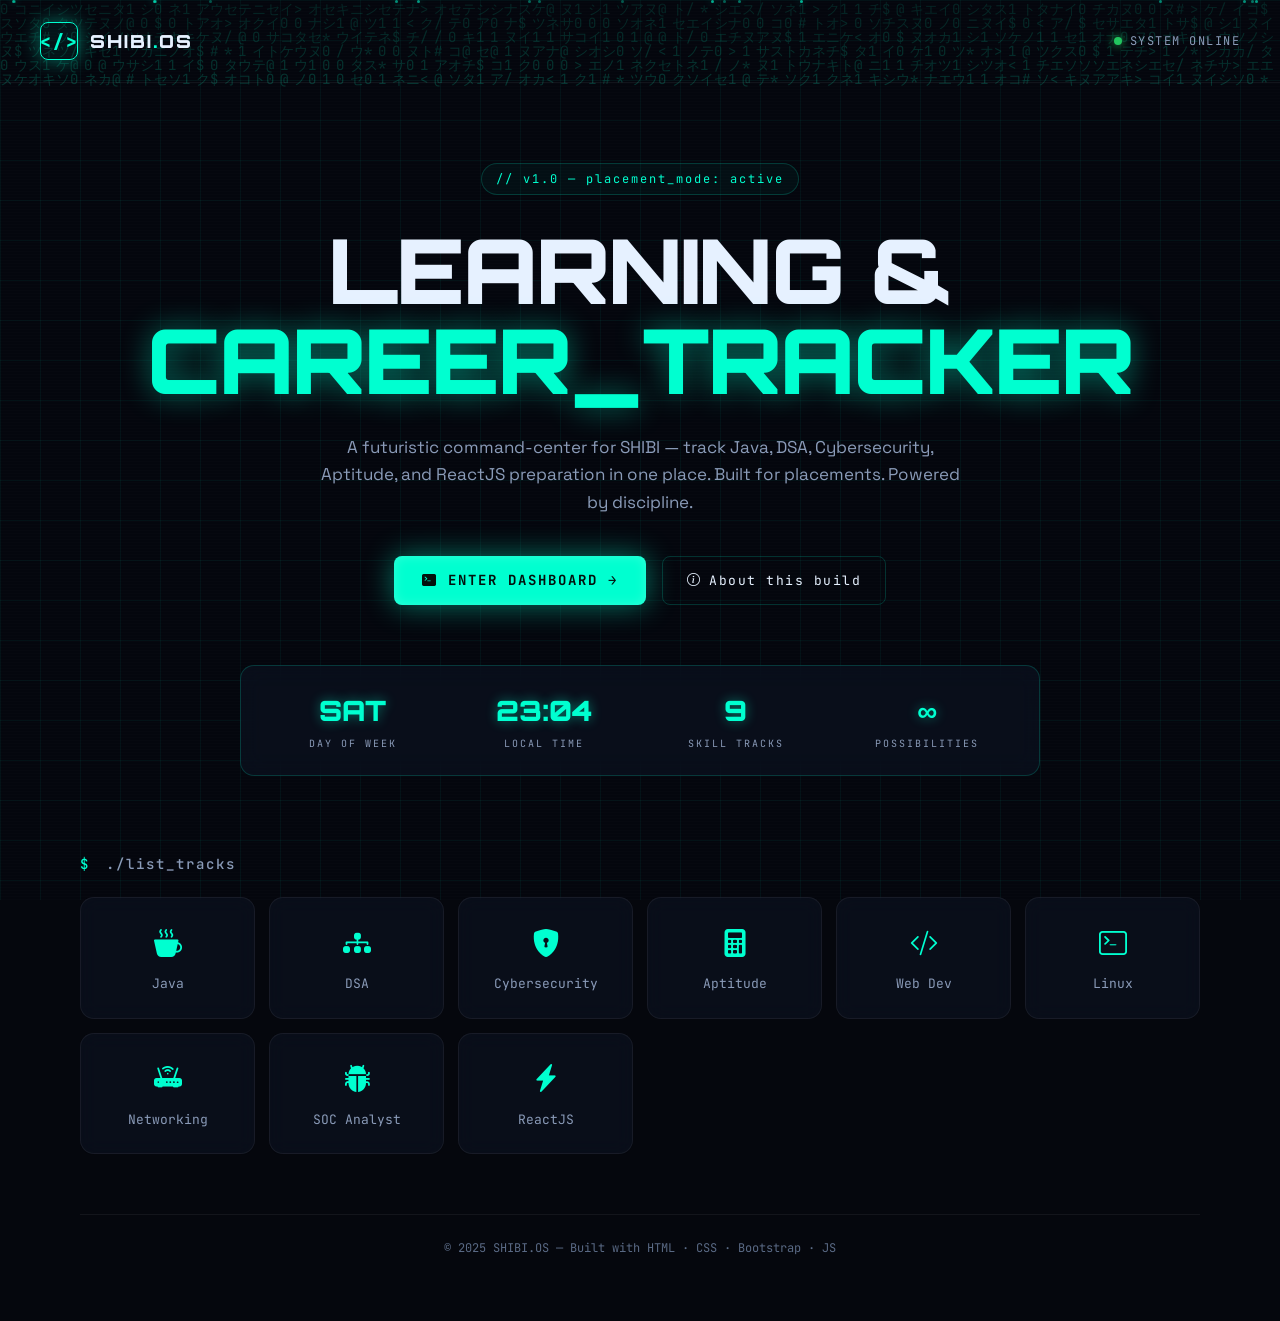
==== shibi-tracker/index.html @ d0ee7256 "Initial commit" ====
<!DOCTYPE html>
<html lang="en">
<head>
  <meta charset="UTF-8" />
  <meta name="viewport" content="width=device-width, initial-scale=1.0" />
  <title>SHIBI // Learning & Career Tracker</title>

  <!-- Bootstrap 5 (CDN) -->
  <link
    href="https://cdn.jsdelivr.net/npm/bootstrap@5.3.3/dist/css/bootstrap.min.css"
    rel="stylesheet"
  />

  <!-- Bootstrap Icons -->
  <link
    rel="stylesheet"
    href="https://cdn.jsdelivr.net/npm/bootstrap-icons@1.11.3/font/bootstrap-icons.css"
  />

  <!-- Google Fonts: JetBrains Mono (terminal) + Orbitron (display) + Inter (body fallback) -->
  <link rel="preconnect" href="https://fonts.googleapis.com" />
  <link rel="preconnect" href="https://fonts.gstatic.com" crossorigin />
  <link
    href="https://fonts.googleapis.com/css2?family=JetBrains+Mono:wght@400;500;700&family=Orbitron:wght@500;700;900&family=Space+Grotesk:wght@400;500;700&display=swap"
    rel="stylesheet"
  />

  <!-- Our custom styles -->
  <link rel="stylesheet" href="assets/css/style.css" />
</head>
<body class="landing-page">

  <!-- Animated matrix background canvas -->
  <canvas id="matrix-bg"></canvas>

  <!-- Floating particles overlay -->
  <div class="particles" id="particles"></div>

  <!-- Top nav -->
  <nav class="landing-nav">
    <div class="brand">
      <span class="brand-logo">&lt;/&gt;</span>
      <span class="brand-text">SHIBI<span class="brand-dot">.</span>OS</span>
    </div>
    <div class="nav-status">
      <span class="status-dot"></span>
      <span class="status-text">SYSTEM ONLINE</span>
    </div>
  </nav>

  <!-- Hero -->
  <main class="landing-hero">
    <div class="hero-tag">// v1.0 — placement_mode: active</div>

    <h1 class="hero-title">
      <span class="line line-1">LEARNING &amp;</span>
      <span class="line line-2">CAREER<span class="glow">_</span>TRACKER</span>
    </h1>

    <p class="hero-sub">
      A futuristic command-center for SHIBI — track Java, DSA, Cybersecurity,
      Aptitude, and ReactJS preparation in one place. Built for placements.
      Powered by discipline.
    </p>

    <div class="hero-actions">
      <a href="dashboard.html" class="btn-neon">
        <i class="bi bi-terminal-fill"></i>
        ENTER DASHBOARD
        <span class="btn-arrow">→</span>
      </a>
      <a href="#about" class="btn-ghost">
        <i class="bi bi-info-circle"></i> About this build
      </a>
    </div>

    <!-- Live stats strip -->
    <div class="hero-stats">
      <div class="hero-stat">
        <div class="hero-stat-num" id="liveDay">--</div>
        <div class="hero-stat-label">DAY OF WEEK</div>
      </div>
      <div class="hero-stat">
        <div class="hero-stat-num" id="liveTime">--:--</div>
        <div class="hero-stat-label">LOCAL TIME</div>
      </div>
      <div class="hero-stat">
        <div class="hero-stat-num">9</div>
        <div class="hero-stat-label">SKILL TRACKS</div>
      </div>
      <div class="hero-stat">
        <div class="hero-stat-num">∞</div>
        <div class="hero-stat-label">POSSIBILITIES</div>
      </div>
    </div>

    <!-- Tracks preview row -->
    <section id="about" class="tracks-preview">
      <h2 class="section-title">
        <span class="section-prompt">$</span> ./list_tracks
      </h2>
      <div class="track-grid">
        <div class="track-card"><i class="bi bi-cup-hot-fill"></i><span>Java</span></div>
        <div class="track-card"><i class="bi bi-diagram-3-fill"></i><span>DSA</span></div>
        <div class="track-card"><i class="bi bi-shield-lock-fill"></i><span>Cybersecurity</span></div>
        <div class="track-card"><i class="bi bi-calculator-fill"></i><span>Aptitude</span></div>
        <div class="track-card"><i class="bi bi-code-slash"></i><span>Web Dev</span></div>
        <div class="track-card"><i class="bi bi-terminal"></i><span>Linux</span></div>
        <div class="track-card"><i class="bi bi-router-fill"></i><span>Networking</span></div>
        <div class="track-card"><i class="bi bi-bug-fill"></i><span>SOC Analyst</span></div>
        <div class="track-card"><i class="bi bi-lightning-charge-fill"></i><span>ReactJS</span></div>
      </div>
    </section>

    <footer class="landing-footer">
      <span>&copy; 2025 SHIBI.OS — Built with HTML · CSS · Bootstrap · JS</span>
    </footer>
  </main>

  <!-- Bootstrap JS Bundle -->
  <script src="https://cdn.jsdelivr.net/npm/bootstrap@5.3.3/dist/js/bootstrap.bundle.min.js"></script>
  <!-- Our shared JS (matrix bg, particles, clock) -->
  <script src="assets/js/effects.js"></script>
  <script>
    // Live clock on landing page
    function updateClock() {
      const now = new Date();
      const days = ['SUN','MON','TUE','WED','THU','FRI','SAT'];
      document.getElementById('liveDay').textContent = days[now.getDay()];
      const hh = String(now.getHours()).padStart(2,'0');
      const mm = String(now.getMinutes()).padStart(2,'0');
      document.getElementById('liveTime').textContent = `${hh}:${mm}`;
    }
    updateClock();
    setInterval(updateClock, 1000);
  </script>
</body>
</html>
---- shibi-tracker/assets/css/style.css ----
/* ==========================================================
   SHIBI.OS  —  Learning & Career Tracker
   Author: built for SHIBI's placement journey
   Theme : Futuristic cybersecurity terminal + glassmorphism
   ========================================================== */

/* ---------- 1. THEME VARIABLES ---------- */
:root {
  --bg-deep   : #05070d;
  --bg-base   : #0a0f1c;
  --bg-elev   : #0e1525;
  --bg-glass  : rgba(14, 21, 37, 0.55);
  --border    : rgba(0, 255, 208, 0.18);
  --border-soft: rgba(255, 255, 255, 0.06);

  --text      : #e6f1ff;
  --text-mute : #8a9bb8;
  --text-dim  : #5a6a85;

  --accent       : #00ffd0;        /* changeable via settings */
  --accent-glow  : rgba(0, 255, 208, 0.45);
  --accent-pink  : #ec4899;
  --accent-yellow: #facc15;
  --accent-red   : #ff4d6d;
  --accent-green : #22c55e;

  --grid-line: rgba(0, 255, 208, 0.05);

  --font-mono   : 'JetBrains Mono', ui-monospace, monospace;
  --font-display: 'Orbitron', sans-serif;
  --font-body   : 'Space Grotesk', system-ui, sans-serif;

  --shadow-glow: 0 0 20px var(--accent-glow);
  --radius     : 14px;
}

/* Light mode overrides */
body.light-mode {
  --bg-deep   : #f1f4fb;
  --bg-base   : #ffffff;
  --bg-elev   : #f7f9ff;
  --bg-glass  : rgba(255, 255, 255, 0.7);
  --border    : rgba(0, 150, 130, 0.25);
  --border-soft: rgba(0, 0, 0, 0.08);
  --text      : #0f1729;
  --text-mute : #4a5878;
  --text-dim  : #8090ac;
  --grid-line : rgba(0, 150, 130, 0.06);
}

/* ---------- 2. RESET / BASE ---------- */
* { box-sizing: border-box; }
html, body {
  margin: 0;
  padding: 0;
  background: var(--bg-deep);
  color: var(--text);
  font-family: var(--font-body);
  min-height: 100vh;
  overflow-x: hidden;
}
body::before {
  /* subtle scanlines */
  content: "";
  position: fixed; inset: 0;
  background: repeating-linear-gradient(
    to bottom,
    transparent 0,
    transparent 2px,
    rgba(255,255,255,0.012) 2px,
    rgba(255,255,255,0.012) 3px
  );
  pointer-events: none;
  z-index: 2;
}
body::after {
  /* grid */
  content: "";
  position: fixed; inset: 0;
  background-image:
    linear-gradient(var(--grid-line) 1px, transparent 1px),
    linear-gradient(90deg, var(--grid-line) 1px, transparent 1px);
  background-size: 40px 40px;
  pointer-events: none;
  z-index: 1;
}
a { color: var(--accent); text-decoration: none; }
a:hover { text-shadow: 0 0 8px var(--accent-glow); }

/* Matrix background canvas */
#matrix-bg {
  position: fixed;
  inset: 0;
  z-index: 0;
  opacity: 0.18;
  pointer-events: none;
}
body.light-mode #matrix-bg { opacity: 0.08; }

/* Particles */
.particles {
  position: fixed;
  inset: 0;
  z-index: 1;
  pointer-events: none;
  overflow: hidden;
}
.particle {
  position: absolute;
  width: 3px; height: 3px;
  background: var(--accent);
  border-radius: 50%;
  box-shadow: 0 0 8px var(--accent);
  opacity: 0.5;
  animation: floatUp linear infinite;
}
@keyframes floatUp {
  0%   { transform: translateY(100vh) scale(0.5); opacity: 0; }
  10%  { opacity: 0.6; }
  90%  { opacity: 0.6; }
  100% { transform: translateY(-10vh) scale(1); opacity: 0; }
}

/* ---------- 3. LANDING PAGE ---------- */
.landing-page { position: relative; }

.landing-nav {
  position: relative;
  z-index: 5;
  display: flex;
  justify-content: space-between;
  align-items: center;
  padding: 22px 40px;
  border-bottom: 1px solid var(--border-soft);
}
.brand {
  display: flex; align-items: center; gap: 12px;
  font-family: var(--font-display);
  font-weight: 900;
  font-size: 18px;
  letter-spacing: 2px;
}
.brand-logo {
  display: inline-flex; align-items: center; justify-content: center;
  width: 38px; height: 38px;
  border: 1px solid var(--accent);
  background: rgba(0,255,208,0.06);
  border-radius: 8px;
  font-family: var(--font-mono);
  color: var(--accent);
  box-shadow: var(--shadow-glow);
}
.brand-text { color: var(--text); }
.brand-dot  { color: var(--accent); text-shadow: 0 0 10px var(--accent); }

.nav-status {
  display: flex; align-items: center; gap: 8px;
  font-family: var(--font-mono);
  font-size: 12px;
  letter-spacing: 1.5px;
  color: var(--text-mute);
}
.status-dot {
  width: 8px; height: 8px;
  background: var(--accent-green);
  border-radius: 50%;
  box-shadow: 0 0 10px var(--accent-green);
  animation: pulseDot 2s ease-in-out infinite;
}
@keyframes pulseDot {
  0%,100% { opacity: 1; }
  50%     { opacity: 0.4; }
}

.landing-hero {
  position: relative;
  z-index: 5;
  max-width: 1200px;
  margin: 0 auto;
  padding: 80px 40px 40px;
  text-align: center;
}
.hero-tag {
  display: inline-block;
  font-family: var(--font-mono);
  font-size: 12px;
  letter-spacing: 2px;
  color: var(--accent);
  padding: 6px 14px;
  border: 1px solid var(--border);
  border-radius: 30px;
  background: rgba(0,255,208,0.04);
  margin-bottom: 30px;
}
.hero-title {
  font-family: var(--font-display);
  font-weight: 900;
  font-size: clamp(2.5rem, 7vw, 6rem);
  line-height: 1;
  letter-spacing: -2px;
  margin: 0 0 30px;
}
.hero-title .line { display: block; }
.hero-title .line-1 { color: var(--text); }
.hero-title .line-2 {
  color: var(--accent);
  text-shadow: 0 0 30px var(--accent-glow);
}
.glow {
  display: inline-block;
  animation: blink 1s steps(2) infinite;
}
@keyframes blink { 0%,100%{opacity:1;} 50%{opacity:0;} }

.hero-sub {
  max-width: 640px;
  margin: 0 auto 40px;
  font-size: 17px;
  color: var(--text-mute);
  line-height: 1.6;
}

.hero-actions {
  display: flex; gap: 16px; flex-wrap: wrap; justify-content: center;
  margin-bottom: 60px;
}

.btn-neon {
  display: inline-flex; align-items: center; gap: 10px;
  font-family: var(--font-mono);
  font-weight: 700;
  font-size: 14px;
  letter-spacing: 2px;
  padding: 14px 28px;
  background: var(--accent);
  color: #03110d;
  border: none;
  border-radius: 8px;
  box-shadow: 0 0 30px var(--accent-glow), inset 0 0 12px rgba(255,255,255,0.2);
  cursor: pointer;
  transition: transform .2s, box-shadow .2s;
}
.btn-neon:hover {
  transform: translateY(-2px);
  box-shadow: 0 0 50px var(--accent), inset 0 0 16px rgba(255,255,255,0.3);
  color: #03110d;
}
.btn-neon .btn-arrow { transition: transform .2s; }
.btn-neon:hover .btn-arrow { transform: translateX(4px); }

.btn-ghost {
  display: inline-flex; align-items: center; gap: 8px;
  font-family: var(--font-mono);
  font-size: 13px;
  letter-spacing: 1.5px;
  padding: 14px 24px;
  background: transparent;
  color: var(--text);
  border: 1px solid var(--border);
  border-radius: 8px;
  cursor: pointer;
  transition: background .2s, border-color .2s;
}
.btn-ghost:hover {
  background: rgba(0,255,208,0.06);
  border-color: var(--accent);
  color: var(--accent);
}

/* Hero stats strip */
.hero-stats {
  display: grid;
  grid-template-columns: repeat(4, 1fr);
  gap: 16px;
  max-width: 800px;
  margin: 0 auto 80px;
  padding: 24px;
  background: var(--bg-glass);
  backdrop-filter: blur(12px);
  -webkit-backdrop-filter: blur(12px);
  border: 1px solid var(--border);
  border-radius: var(--radius);
}
.hero-stat { text-align: center; }
.hero-stat-num {
  font-family: var(--font-display);
  font-size: 28px;
  font-weight: 900;
  color: var(--accent);
  text-shadow: 0 0 12px var(--accent-glow);
}
.hero-stat-label {
  font-family: var(--font-mono);
  font-size: 10px;
  letter-spacing: 2px;
  color: var(--text-mute);
  margin-top: 4px;
}

.section-title {
  font-family: var(--font-mono);
  font-size: 14px;
  letter-spacing: 2px;
  color: var(--text-mute);
  margin-bottom: 24px;
  text-align: left;
}
.section-prompt { color: var(--accent); margin-right: 6px; }

.tracks-preview { margin-top: 40px; text-align: left; }
.track-grid {
  display: grid;
  grid-template-columns: repeat(auto-fill, minmax(150px, 1fr));
  gap: 14px;
}
.track-card {
  display: flex; flex-direction: column; align-items: center; gap: 10px;
  padding: 24px 12px;
  background: var(--bg-glass);
  backdrop-filter: blur(10px);
  border: 1px solid var(--border-soft);
  border-radius: var(--radius);
  font-family: var(--font-mono);
  font-size: 13px;
  color: var(--text-mute);
  transition: all .25s;
  cursor: default;
}
.track-card i { font-size: 28px; color: var(--accent); }
.track-card:hover {
  transform: translateY(-4px);
  border-color: var(--accent);
  background: rgba(0,255,208,0.05);
  color: var(--text);
  box-shadow: var(--shadow-glow);
}

.landing-footer {
  margin-top: 60px;
  padding: 24px 0;
  text-align: center;
  font-family: var(--font-mono);
  font-size: 12px;
  color: var(--text-dim);
  border-top: 1px solid var(--border-soft);
}

/* ---------- 4. DASHBOARD LAYOUT ---------- */
.dashboard-page {
  display: grid;
  grid-template-columns: 240px 1fr;
  min-height: 100vh;
}

/* ===== SIDEBAR ===== */
.sidebar {
  position: sticky;
  top: 0;
  height: 100vh;
  z-index: 10;
  background: rgba(5, 7, 13, 0.85);
  backdrop-filter: blur(20px);
  -webkit-backdrop-filter: blur(20px);
  border-right: 1px solid var(--border);
  display: flex;
  flex-direction: column;
  padding: 22px 16px;
}
body.light-mode .sidebar { background: rgba(255,255,255,0.9); }

.sidebar-header {
  display: flex; align-items: center; gap: 10px;
  font-family: var(--font-display);
  font-weight: 900;
  font-size: 15px;
  letter-spacing: 2px;
  padding: 0 8px 22px;
  border-bottom: 1px solid var(--border-soft);
  margin-bottom: 14px;
}
.sidebar-nav {
  display: flex; flex-direction: column; gap: 4px;
  flex: 1;
  overflow-y: auto;
}
.sidebar-nav::-webkit-scrollbar { width: 4px; }
.sidebar-nav::-webkit-scrollbar-thumb { background: var(--border); border-radius: 4px; }

.nav-link {
  display: flex; align-items: center; gap: 12px;
  padding: 11px 14px;
  font-family: var(--font-mono);
  font-size: 13px;
  color: var(--text-mute);
  border-radius: 8px;
  transition: all .2s;
  border-left: 2px solid transparent;
}
.nav-link i { font-size: 16px; width: 20px; text-align: center; }
.nav-link:hover {
  background: rgba(0,255,208,0.04);
  color: var(--text);
}
.nav-link.active {
  color: var(--accent);
  background: rgba(0,255,208,0.08);
  border-left-color: var(--accent);
  box-shadow: inset 0 0 20px rgba(0,255,208,0.06);
}
.sidebar-footer {
  padding-top: 14px;
  border-top: 1px solid var(--border-soft);
}
.back-link {
  display: flex; align-items: center; gap: 10px;
  padding: 10px 14px;
  font-family: var(--font-mono);
  font-size: 12px;
  color: var(--text-mute);
  border-radius: 8px;
  transition: all .2s;
}
.back-link:hover { color: var(--accent-red); }

/* ===== MAIN CONTENT ===== */
.main-content {
  position: relative;
  z-index: 5;
  padding: 0;
  min-width: 0; /* important for grid overflow */
}

.topbar {
  position: sticky;
  top: 0;
  z-index: 9;
  display: flex;
  align-items: center;
  gap: 16px;
  padding: 16px 28px;
  background: rgba(10, 15, 28, 0.7);
  backdrop-filter: blur(14px);
  -webkit-backdrop-filter: blur(14px);
  border-bottom: 1px solid var(--border-soft);
}
body.light-mode .topbar { background: rgba(255,255,255,0.7); }

.sidebar-toggle {
  display: none;
  background: transparent;
  border: 1px solid var(--border);
  color: var(--text);
  width: 38px; height: 38px;
  border-radius: 8px;
  font-size: 18px;
  cursor: pointer;
}

.topbar-search {
  flex: 1;
  display: flex; align-items: center; gap: 10px;
  background: var(--bg-elev);
  border: 1px solid var(--border-soft);
  padding: 8px 14px;
  border-radius: 8px;
  max-width: 420px;
}
.topbar-search i { color: var(--text-mute); }
.topbar-search input {
  flex: 1;
  background: transparent;
  border: none;
  outline: none;
  color: var(--text);
  font-family: var(--font-mono);
  font-size: 13px;
}
.topbar-search input::placeholder { color: var(--text-dim); }

.topbar-right {
  display: flex; align-items: center; gap: 12px;
  margin-left: auto;
}
.status-pill {
  display: inline-flex; align-items: center; gap: 6px;
  padding: 6px 12px;
  background: rgba(34, 197, 94, 0.1);
  border: 1px solid rgba(34, 197, 94, 0.3);
  border-radius: 30px;
  font-family: var(--font-mono);
  font-size: 11px;
  letter-spacing: 1.5px;
  color: var(--accent-green);
}
.topbar-clock {
  font-family: var(--font-mono);
  font-size: 13px;
  color: var(--accent);
  letter-spacing: 1px;
}
.icon-btn {
  width: 38px; height: 38px;
  background: transparent;
  border: 1px solid var(--border-soft);
  color: var(--text);
  border-radius: 8px;
  cursor: pointer;
  transition: all .2s;
}
.icon-btn:hover {
  border-color: var(--accent);
  color: var(--accent);
  box-shadow: var(--shadow-glow);
}

/* Content sections - shown/hidden via JS */
.content-section {
  display: none;
  padding: 28px;
  animation: fadeUp .4s ease;
}
.content-section.active { display: block; }
@keyframes fadeUp {
  from { opacity: 0; transform: translateY(8px); }
  to   { opacity: 1; transform: translateY(0); }
}

.section-head {
  display: flex;
  justify-content: space-between;
  align-items: flex-start;
  gap: 24px;
  margin-bottom: 24px;
  flex-wrap: wrap;
}
.prompt-line {
  font-family: var(--font-mono);
  font-size: 12px;
  color: var(--text-mute);
  margin: 0 0 8px;
  letter-spacing: 1px;
}
.prompt-symbol { color: var(--accent); }
.page-title {
  font-family: var(--font-display);
  font-weight: 900;
  font-size: clamp(1.8rem, 3.5vw, 2.6rem);
  margin: 0;
  letter-spacing: -1px;
}
.page-title .accent {
  color: var(--accent);
  text-shadow: 0 0 20px var(--accent-glow);
}
.page-sub {
  font-family: var(--font-mono);
  color: var(--text-mute);
  font-size: 13px;
  margin: 6px 0 0;
}

/* Quote box on home */
.quote-box {
  flex: 1;
  max-width: 380px;
  padding: 18px 22px;
  background: var(--bg-glass);
  backdrop-filter: blur(10px);
  border: 1px solid var(--border);
  border-left: 3px solid var(--accent);
  border-radius: 10px;
  position: relative;
}
.quote-box i {
  position: absolute;
  top: -10px; left: 14px;
  font-size: 28px;
  color: var(--accent);
  background: var(--bg-deep);
  padding: 0 6px;
}
.quote-box p {
  margin: 4px 0 0;
  font-style: italic;
  color: var(--text-mute);
  font-size: 14px;
  line-height: 1.5;
}

/* ---------- 5. PANELS / GLASS CARDS ---------- */
.glass {
  background: var(--bg-glass);
  backdrop-filter: blur(14px);
  -webkit-backdrop-filter: blur(14px);
  border: 1px solid var(--border);
  border-radius: var(--radius);
  position: relative;
  overflow: hidden;
}
.glass::before {
  /* corner ticks */
  content: "";
  position: absolute;
  top: 0; left: 0;
  width: 14px; height: 14px;
  border-top: 1px solid var(--accent);
  border-left: 1px solid var(--accent);
}
.glass::after {
  content: "";
  position: absolute;
  bottom: 0; right: 0;
  width: 14px; height: 14px;
  border-bottom: 1px solid var(--accent);
  border-right: 1px solid var(--accent);
}

.panel { padding: 20px; }
.panel-head {
  display: flex; justify-content: space-between; align-items: center;
  margin-bottom: 14px;
}
.panel-head h3 {
  font-family: var(--font-display);
  font-size: 15px;
  font-weight: 700;
  letter-spacing: 1px;
  margin: 0;
}
.panel-head h3 i { color: var(--accent); margin-right: 6px; }

.badge-soft {
  font-family: var(--font-mono);
  font-size: 11px;
  letter-spacing: 1.2px;
  padding: 4px 10px;
  background: rgba(0,255,208,0.08);
  color: var(--accent);
  border: 1px solid var(--border);
  border-radius: 20px;
}

/* KPI cards */
.kpi-row { margin-top: 6px; }
.kpi-card {
  padding: 20px;
  text-align: left;
  transition: transform .25s, box-shadow .25s;
}
.kpi-card:hover {
  transform: translateY(-3px);
  box-shadow: 0 8px 30px rgba(0,0,0,0.4), 0 0 25px var(--accent-glow);
}
.kpi-icon {
  display: inline-flex;
  width: 40px; height: 40px;
  align-items: center; justify-content: center;
  border-radius: 10px;
  background: rgba(0,255,208,0.1);
  color: var(--accent);
  font-size: 20px;
  margin-bottom: 12px;
}
.kpi-val {
  font-family: var(--font-display);
  font-weight: 900;
  font-size: 30px;
  color: var(--text);
  line-height: 1;
  margin-bottom: 4px;
}
.kpi-label {
  font-family: var(--font-mono);
  font-size: 10px;
  letter-spacing: 2px;
  color: var(--text-mute);
}

/* Goals list */
.goals-list {
  list-style: none; padding: 0; margin: 0;
}
.goals-list li {
  display: flex; align-items: center; gap: 10px;
  padding: 10px 12px;
  border-bottom: 1px solid var(--border-soft);
  font-family: var(--font-mono);
  font-size: 13px;
  color: var(--text);
}
.goals-list li:last-child { border-bottom: none; }
.goals-list li .goal-text { flex: 1; }
.goals-list li.done .goal-text { text-decoration: line-through; color: var(--text-dim); }
.goal-check {
  width: 18px; height: 18px;
  border: 1px solid var(--accent);
  border-radius: 4px;
  cursor: pointer;
  display: inline-flex; align-items: center; justify-content: center;
  flex-shrink: 0;
}
.goal-check.checked {
  background: var(--accent);
  color: #03110d;
}
.goal-del {
  background: transparent; border: none;
  color: var(--text-dim);
  cursor: pointer;
  font-size: 14px;
}
.goal-del:hover { color: var(--accent-red); }

.empty-hint {
  text-align: center;
  font-family: var(--font-mono);
  font-size: 12px;
  color: var(--text-dim);
  padding: 20px 0 6px;
  margin: 0;
}

/* Quick grid */
.quick-grid {
  display: grid;
  grid-template-columns: repeat(3, 1fr);
  gap: 10px;
}
.quick-card {
  display: flex; flex-direction: column; align-items: center; gap: 8px;
  padding: 16px 8px;
  background: rgba(0,255,208,0.04);
  border: 1px solid var(--border-soft);
  border-radius: 10px;
  color: var(--text);
  transition: all .2s;
  font-family: var(--font-mono);
  font-size: 11px;
  letter-spacing: 1px;
}
.quick-card i { font-size: 22px; color: var(--accent); }
.quick-card:hover {
  border-color: var(--accent);
  transform: translateY(-2px);
  box-shadow: var(--shadow-glow);
  color: var(--accent);
}

/* Buttons */
.mini-btn {
  display: inline-flex; align-items: center; gap: 6px;
  font-family: var(--font-mono);
  font-size: 12px;
  letter-spacing: 1px;
  padding: 8px 14px;
  background: rgba(0,255,208,0.08);
  color: var(--accent);
  border: 1px solid var(--border);
  border-radius: 6px;
  cursor: pointer;
  transition: all .2s;
}
.mini-btn:hover {
  background: var(--accent);
  color: #03110d;
  box-shadow: var(--shadow-glow);
}
.mini-btn.outline {
  background: transparent;
  color: var(--text-mute);
  border-color: var(--border-soft);
}
.mini-btn.outline:hover {
  background: rgba(255,77,109,0.1);
  color: var(--accent-red);
  border-color: var(--accent-red);
}
.mini-btn.primary {
  background: var(--accent);
  color: #03110d;
}
.mini-btn.primary:hover {
  background: var(--accent);
  box-shadow: 0 0 25px var(--accent);
}

/* Hours bar */
.hours-controls {
  display: flex; gap: 8px; flex-wrap: wrap; margin: 12px 0;
}
.hours-bar-wrap {
  height: 12px;
  background: var(--bg-elev);
  border-radius: 30px;
  overflow: hidden;
  margin-top: 8px;
  border: 1px solid var(--border-soft);
}
.hours-bar {
  height: 100%;
  width: 0%;
  background: linear-gradient(90deg, var(--accent), var(--accent-pink));
  box-shadow: 0 0 12px var(--accent);
  transition: width .4s;
}
.hours-target {
  font-family: var(--font-mono);
  font-size: 11px;
  color: var(--text-mute);
  margin: 6px 0 0;
}

/* Task snapshot */
.task-snapshot {
  display: grid;
  grid-template-columns: repeat(3, 1fr);
  gap: 10px;
}
.snap-box {
  padding: 18px 10px;
  text-align: center;
  border-radius: 10px;
  border: 1px solid var(--border-soft);
}
.snap-num {
  font-family: var(--font-display);
  font-size: 28px;
  font-weight: 900;
  line-height: 1;
}
.snap-label {
  font-family: var(--font-mono);
  font-size: 10px;
  letter-spacing: 1.5px;
  color: var(--text-mute);
  margin-top: 4px;
}
.snap-pending .snap-num { color: var(--accent-yellow); }
.snap-done .snap-num    { color: var(--accent-green); }
.snap-total .snap-num   { color: var(--accent); }

.text-muted-soft { color: var(--text-mute); font-size: 13px; }

/* ---------- 6. PROGRESS / CHECKLISTS ---------- */
.progress-track {
  width: 100%;
  height: 8px;
  background: var(--bg-elev);
  border-radius: 30px;
  overflow: hidden;
  margin-bottom: 16px;
  border: 1px solid var(--border-soft);
}
.progress-fill {
  height: 100%;
  width: 0%;
  background: linear-gradient(90deg, var(--accent), var(--accent-pink));
  box-shadow: 0 0 14px var(--accent);
  transition: width .5s;
}

.check-list {
  list-style: none; padding: 0; margin: 0;
  display: grid;
  grid-template-columns: repeat(auto-fill, minmax(220px, 1fr));
  gap: 8px;
}
.check-list li {
  display: flex; align-items: center; gap: 10px;
  padding: 10px 12px;
  background: rgba(255,255,255,0.02);
  border: 1px solid var(--border-soft);
  border-radius: 8px;
  font-family: var(--font-mono);
  font-size: 13px;
  cursor: pointer;
  transition: all .2s;
  user-select: none;
}
.check-list li:hover {
  border-color: var(--accent);
  background: rgba(0,255,208,0.04);
}
.check-list li .check-box {
  width: 18px; height: 18px;
  border: 1px solid var(--text-mute);
  border-radius: 4px;
  display: inline-flex; align-items: center; justify-content: center;
  font-size: 12px;
  flex-shrink: 0;
}
.check-list li.checked {
  border-color: var(--accent);
  background: rgba(0,255,208,0.06);
}
.check-list li.checked .check-box {
  background: var(--accent);
  border-color: var(--accent);
  color: #03110d;
}
.check-list li.checked span:last-child {
  text-decoration: line-through;
  color: var(--text-dim);
}

/* Diff tags */
.diff-tags { display: flex; gap: 10px; flex-wrap: wrap; }
.diff-tag {
  font-family: var(--font-mono);
  font-size: 11px;
  font-weight: 700;
  letter-spacing: 1.5px;
  padding: 6px 14px;
  border-radius: 20px;
}
.diff-tag.easy { background: rgba(34,197,94,0.12);  color: var(--accent-green); border: 1px solid rgba(34,197,94,0.3); }
.diff-tag.med  { background: rgba(250,204,21,0.12); color: var(--accent-yellow); border: 1px solid rgba(250,204,21,0.3); }
.diff-tag.hard { background: rgba(255,77,109,0.12); color: var(--accent-red); border: 1px solid rgba(255,77,109,0.3); }

.lab-controls { display: flex; gap: 10px; flex-wrap: wrap; }

/* ---------- 7. PLANNER ---------- */
.task-form {
  display: flex; gap: 10px; flex-wrap: wrap;
}
.task-form input, .task-form select, .task-form textarea {
  background: var(--bg-elev);
  border: 1px solid var(--border-soft);
  color: var(--text);
  padding: 10px 14px;
  border-radius: 8px;
  font-family: var(--font-mono);
  font-size: 13px;
  outline: none;
  transition: border-color .2s;
}
.task-form input:focus, .task-form select:focus {
  border-color: var(--accent);
}
.task-form input { flex: 1; min-width: 200px; }

.task-list {
  list-style: none; padding: 0; margin: 0;
}
.task-list li {
  display: flex; align-items: center; gap: 10px;
  padding: 12px;
  border-bottom: 1px solid var(--border-soft);
  font-family: var(--font-mono);
  font-size: 13px;
}
.task-list li:last-child { border-bottom: none; }
.task-list li .task-text { flex: 1; }
.task-list li.done .task-text { text-decoration: line-through; color: var(--text-dim); }
.task-prio {
  font-family: var(--font-mono);
  font-size: 10px;
  font-weight: 700;
  letter-spacing: 1px;
  padding: 3px 8px;
  border-radius: 20px;
}
.task-prio.low    { background: rgba(34,197,94,0.12);  color: var(--accent-green); }
.task-prio.medium { background: rgba(250,204,21,0.12); color: var(--accent-yellow); }
.task-prio.high   { background: rgba(255,77,109,0.12); color: var(--accent-red); }

.task-action {
  background: transparent;
  border: none;
  color: var(--text-mute);
  cursor: pointer;
  font-size: 14px;
  padding: 4px 6px;
}
.task-action:hover { color: var(--accent); }
.task-action.del:hover { color: var(--accent-red); }

#notesArea {
  width: 100%;
  min-height: 140px;
  background: var(--bg-elev);
  border: 1px solid var(--border-soft);
  color: var(--text);
  padding: 14px;
  border-radius: 8px;
  font-family: var(--font-mono);
  font-size: 13px;
  outline: none;
  resize: vertical;
}
#notesArea:focus { border-color: var(--accent); }

/* ---------- 8. CHARTS ---------- */
.chart-panel canvas {
  max-height: 280px;
}

/* ---------- 9. POMODORO ---------- */
.pomo-panel {
  text-align: center;
  padding: 36px 20px;
}
.pomo-mode {
  display: inline-flex;
  gap: 6px;
  background: var(--bg-elev);
  padding: 4px;
  border-radius: 30px;
  border: 1px solid var(--border-soft);
  margin-bottom: 30px;
}
.pomo-mode-btn {
  font-family: var(--font-mono);
  font-size: 11px;
  letter-spacing: 1.5px;
  padding: 8px 16px;
  background: transparent;
  color: var(--text-mute);
  border: none;
  border-radius: 30px;
  cursor: pointer;
  transition: all .2s;
}
.pomo-mode-btn.active {
  background: var(--accent);
  color: #03110d;
  box-shadow: var(--shadow-glow);
}

.pomo-display {
  position: relative;
  width: 280px;
  height: 280px;
  margin: 0 auto 24px;
}
.pomo-ring {
  width: 100%;
  height: 100%;
  transform: rotate(-90deg);
}
.pomo-ring-bg {
  fill: none;
  stroke: var(--bg-elev);
  stroke-width: 6;
}
.pomo-ring-fill {
  fill: none;
  stroke: var(--accent);
  stroke-width: 6;
  stroke-linecap: round;
  stroke-dasharray: 565.48;
  stroke-dashoffset: 0;
  filter: drop-shadow(0 0 8px var(--accent));
  transition: stroke-dashoffset 1s linear;
}
.pomo-time {
  position: absolute;
  inset: 0;
  display: flex; align-items: center; justify-content: center;
  font-family: var(--font-display);
  font-weight: 900;
  font-size: 56px;
  color: var(--text);
  text-shadow: 0 0 20px var(--accent-glow);
}

.pomo-controls {
  display: flex; gap: 12px; justify-content: center; flex-wrap: wrap;
}

/* ---------- 10. BADGES ---------- */
.badge-card {
  text-align: center;
  padding: 24px 14px;
  position: relative;
  transition: all .25s;
}
.badge-card.locked { opacity: 0.4; filter: grayscale(0.7); }
.badge-card .badge-icon {
  font-size: 36px;
  color: var(--accent);
  margin-bottom: 10px;
  filter: drop-shadow(0 0 10px var(--accent-glow));
}
.badge-card .badge-name {
  font-family: var(--font-display);
  font-weight: 700;
  font-size: 13px;
  letter-spacing: 1px;
  margin-bottom: 4px;
}
.badge-card .badge-desc {
  font-family: var(--font-mono);
  font-size: 11px;
  color: var(--text-mute);
  line-height: 1.4;
}
.weekly-chal {
  font-family: var(--font-mono);
  color: var(--text);
  margin: 0;
  padding: 10px 14px;
  background: rgba(0,255,208,0.05);
  border-left: 3px solid var(--accent);
  border-radius: 6px;
}

/* ---------- 11. GITHUB REPOS ---------- */
.repo-list { list-style: none; padding: 0; margin: 0; }
.repo-list li {
  display: flex; align-items: center; gap: 12px;
  padding: 12px;
  border-bottom: 1px solid var(--border-soft);
  font-family: var(--font-mono);
  font-size: 13px;
}
.repo-list li:last-child { border-bottom: none; }
.repo-list li i { color: var(--accent); }
.repo-list li a { flex: 1; color: var(--text); }
.repo-list li a:hover { color: var(--accent); }

.resource-list { list-style: none; padding: 0; margin: 0; }
.resource-list li {
  padding: 10px 12px;
  border-bottom: 1px solid var(--border-soft);
  font-family: var(--font-mono);
  font-size: 13px;
}
.resource-list li:last-child { border-bottom: none; }
.resource-list li::before {
  content: "→ ";
  color: var(--accent);
  margin-right: 4px;
}

/* ---------- 12. SETTINGS ---------- */
.theme-swatches { display: flex; gap: 12px; flex-wrap: wrap; }
.swatch {
  width: 38px; height: 38px;
  border-radius: 50%;
  background: var(--c);
  border: 2px solid transparent;
  cursor: pointer;
  box-shadow: 0 0 12px var(--c);
  transition: transform .2s;
}
.swatch:hover { transform: scale(1.15); }
.swatch.active {
  border-color: #fff;
  transform: scale(1.15);
}

.toggle-row {
  display: flex; justify-content: space-between; align-items: center;
  padding: 10px 0;
  font-family: var(--font-mono);
  font-size: 13px;
  border-bottom: 1px solid var(--border-soft);
}
.toggle-row:last-child { border-bottom: none; }
.toggle-row input[type="checkbox"] {
  appearance: none;
  width: 40px; height: 22px;
  background: var(--bg-elev);
  border: 1px solid var(--border-soft);
  border-radius: 30px;
  position: relative;
  cursor: pointer;
  transition: all .2s;
}
.toggle-row input[type="checkbox"]::before {
  content: "";
  position: absolute;
  top: 2px; left: 2px;
  width: 16px; height: 16px;
  background: var(--text-mute);
  border-radius: 50%;
  transition: all .2s;
}
.toggle-row input[type="checkbox"]:checked {
  background: var(--accent);
  border-color: var(--accent);
  box-shadow: var(--shadow-glow);
}
.toggle-row input[type="checkbox"]:checked::before {
  left: 20px;
  background: #03110d;
}

/* ---------- 13. TOASTS ---------- */
.toast-stack {
  position: fixed;
  bottom: 24px;
  right: 24px;
  z-index: 9999;
  display: flex;
  flex-direction: column;
  gap: 10px;
}
.toast-msg {
  background: var(--bg-glass);
  backdrop-filter: blur(14px);
  border: 1px solid var(--accent);
  border-left: 4px solid var(--accent);
  color: var(--text);
  padding: 12px 18px;
  border-radius: 8px;
  font-family: var(--font-mono);
  font-size: 13px;
  box-shadow: var(--shadow-glow);
  min-width: 240px;
  animation: toastIn .3s ease;
}
@keyframes toastIn {
  from { transform: translateX(100%); opacity: 0; }
  to   { transform: translateX(0); opacity: 1; }
}

/* ---------- 14. RESPONSIVE ---------- */
@media (max-width: 992px) {
  .dashboard-page { grid-template-columns: 1fr; }
  .sidebar {
    position: fixed;
    left: -260px;
    width: 240px;
    transition: left .3s;
  }
  .sidebar.open { left: 0; }
  .sidebar-toggle { display: inline-flex; align-items: center; justify-content: center; }
  .hero-stats { grid-template-columns: repeat(2, 1fr); }
  .quick-grid { grid-template-columns: repeat(2, 1fr); }
}
@media (max-width: 576px) {
  .landing-nav { padding: 16px 20px; }
  .landing-hero { padding: 50px 20px 30px; }
  .topbar { padding: 12px 16px; gap: 8px; }
  .topbar-search { max-width: none; }
  .topbar-clock { display: none; }
  .content-section { padding: 20px 16px; }
  .check-list { grid-template-columns: 1fr; }
  .pomo-display { width: 220px; height: 220px; }
  .pomo-time { font-size: 42px; }
  .hero-title { letter-spacing: -1px; }
}
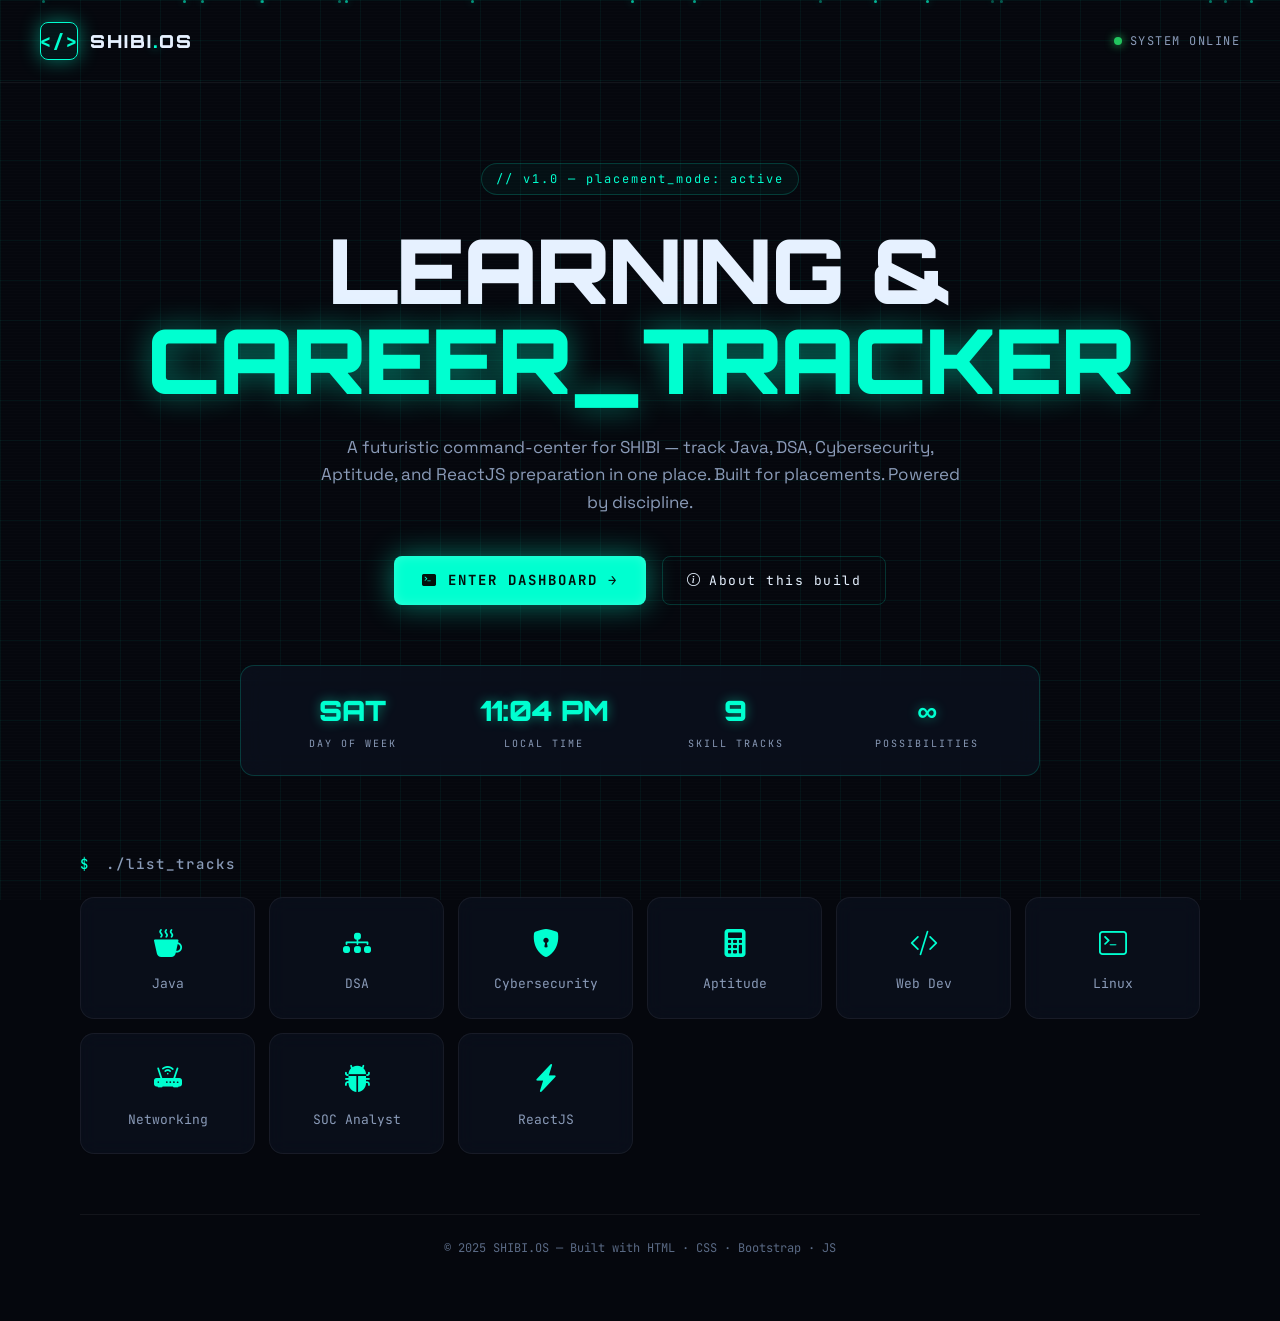
==== commit 374e2785: "Added new features" ====
--- a/shibi-tracker/index.html
+++ b/shibi-tracker/index.html
@@ -127,9 +127,10 @@
       const now = new Date();
       const days = ['SUN','MON','TUE','WED','THU','FRI','SAT'];
       document.getElementById('liveDay').textContent = days[now.getDay()];
-      const hh = String(now.getHours()).padStart(2,'0');
-      const mm = String(now.getMinutes()).padStart(2,'0');
-      document.getElementById('liveTime').textContent = `${hh}:${mm}`;
+      let h = now.getHours(), m = now.getMinutes();
+      const ampm = h >= 12 ? 'PM' : 'AM';
+      h = h % 12 || 12;
+      document.getElementById('liveTime').textContent = `${h}:${String(m).padStart(2,'0')} ${ampm}`;
     }
     updateClock();
     setInterval(updateClock, 1000);
--- a/shibi-tracker/assets/css/style.css
+++ b/shibi-tracker/assets/css/style.css
@@ -1242,3 +1242,1058 @@
   .pomo-time { font-size: 42px; }
   .hero-title { letter-spacing: -1px; }
 }
+
+/* ==========================================================
+   SHIBI.OS v2 — New Component Styles
+   ========================================================== */
+
+/* ---------- XP Pill ---------- */
+.xp-pill {
+  font-family: var(--font-mono);
+  font-size: 11px;
+  color: var(--text);
+  padding: 6px 12px;
+  background: rgba(0,255,208,0.06);
+  border: 1px solid var(--border);
+  border-radius: 20px;
+  min-width: 160px;
+  text-align: center;
+}
+.xp-mini-bar {
+  height: 3px;
+  background: var(--bg-elev);
+  border-radius: 3px;
+  margin-top: 4px;
+  overflow: hidden;
+}
+.xp-mini-fill {
+  height: 100%;
+  background: var(--accent);
+  box-shadow: 0 0 6px var(--accent);
+  transition: width .4s;
+}
+.xp-float {
+  position: fixed;
+  bottom: 80px;
+  right: 32px;
+  z-index: 9999;
+  font-family: var(--font-display);
+  font-size: 16px;
+  font-weight: 700;
+  color: var(--accent);
+  text-shadow: 0 0 12px var(--accent-glow);
+  pointer-events: none;
+  transition: opacity .4s, transform .4s;
+}
+
+/* ---------- Mentor Banner ---------- */
+.mentor-banner {
+  padding: 20px 24px;
+  border-radius: var(--radius);
+  border: 1px solid var(--border);
+  margin-bottom: 20px;
+  position: relative;
+  overflow: hidden;
+}
+.mentor-banner::before {
+  content: '';
+  position: absolute;
+  left: 0; top: 0; bottom: 0;
+  width: 4px;
+  background: var(--accent);
+  box-shadow: 0 0 12px var(--accent);
+}
+.mentor-top {
+  display: flex;
+  align-items: center;
+  gap: 16px;
+  margin-bottom: 10px;
+  flex-wrap: wrap;
+}
+.mentor-status-pill {
+  font-family: var(--font-mono);
+  font-size: 12px;
+  font-weight: 700;
+  letter-spacing: 1px;
+  padding: 5px 14px;
+  border-radius: 20px;
+}
+.mentor-readiness {
+  font-family: var(--font-display);
+  font-size: 14px;
+  font-weight: 700;
+  color: var(--accent);
+}
+.mentor-message {
+  font-size: 15px;
+  color: var(--text);
+  margin: 0 0 6px;
+  font-style: italic;
+}
+.mentor-action {
+  font-family: var(--font-mono);
+  font-size: 12px;
+  color: var(--text-mute);
+  margin: 0;
+}
+.mentor-action i { color: var(--accent); margin-right: 4px; }
+
+/* Status pill variants */
+.status-pill-excellent { background: rgba(0,255,208,0.1); color: var(--accent); border: 1px solid var(--accent); }
+.status-pill-on-track  { background: rgba(34,197,94,0.1); color: var(--accent-green); border: 1px solid rgba(34,197,94,0.4); }
+.status-pill-behind    { background: rgba(250,204,21,0.1); color: var(--accent-yellow); border: 1px solid rgba(250,204,21,0.4); }
+.status-pill-critical  { background: rgba(255,77,109,0.1); color: var(--accent-red); border: 1px solid rgba(255,77,109,0.4); }
+
+.status-pill-excellent, .status-pill-on-track, .status-pill-behind, .status-pill-critical {
+  padding: 4px 12px;
+  border-radius: 20px;
+  font-family: var(--font-mono);
+  font-size: 11px;
+  font-weight: 700;
+  letter-spacing: 1px;
+}
+
+/* ---------- Targets Section ---------- */
+.target-day-badge {
+  font-family: var(--font-mono);
+  font-size: 11px;
+  color: var(--text-mute);
+  padding: 4px 10px;
+  background: var(--bg-elev);
+  border-radius: 20px;
+  border: 1px solid var(--border-soft);
+}
+.target-task-list {
+  list-style: none; padding: 0; margin: 0;
+}
+.target-task-item {
+  display: flex; align-items: flex-start; gap: 8px;
+  padding: 8px 10px;
+  font-family: var(--font-mono);
+  font-size: 13px;
+  border-bottom: 1px solid var(--border-soft);
+  color: var(--text-mute);
+}
+.target-task-item i { color: var(--accent); flex-shrink: 0; margin-top: 2px; }
+.target-check-list {
+  list-style: none; padding: 0; margin: 0;
+}
+.target-item {
+  display: flex; align-items: center; gap: 10px;
+  padding: 10px 12px;
+  border-bottom: 1px solid var(--border-soft);
+  cursor: pointer;
+  transition: background .2s;
+  font-family: var(--font-mono);
+  font-size: 12px;
+}
+.target-item:hover { background: rgba(0,255,208,0.03); }
+.target-item:last-child { border-bottom: none; }
+.target-item.done .target-text { text-decoration: line-through; color: var(--text-dim); }
+.target-check {
+  width: 18px; height: 18px;
+  border: 1px solid var(--accent);
+  border-radius: 4px;
+  display: inline-flex; align-items: center; justify-content: center;
+  font-size: 11px;
+  flex-shrink: 0;
+}
+.target-check.checked { background: var(--accent); color: #03110d; }
+.target-text { flex: 1; color: var(--text); }
+.target-type-tag, .target-cat-tag {
+  font-size: 10px;
+  padding: 2px 7px;
+  border-radius: 10px;
+  background: rgba(0,255,208,0.08);
+  color: var(--accent);
+  border: 1px solid var(--border);
+  white-space: nowrap;
+}
+.type-test { background: rgba(250,204,21,0.1); color: var(--accent-yellow); border-color: rgba(250,204,21,0.3); }
+.type-practice { background: rgba(34,197,94,0.1); color: var(--accent-green); border-color: rgba(34,197,94,0.3); }
+.type-revision { background: rgba(168,85,247,0.1); color: #a855f7; border-color: rgba(168,85,247,0.3); }
+.today-target-header {
+  display: flex; justify-content: space-between; align-items: center;
+  margin-bottom: 12px;
+  flex-wrap: wrap; gap: 8px;
+}
+.today-day-num {
+  font-family: var(--font-display);
+  font-size: 22px;
+  font-weight: 900;
+  color: var(--accent);
+  text-shadow: 0 0 12px var(--accent-glow);
+}
+.today-phase {
+  font-family: var(--font-mono);
+  font-size: 11px;
+  color: var(--text-mute);
+}
+
+/* ---------- Mission / 90-Day ---------- */
+.mission-day-header {
+  display: flex; justify-content: space-between; align-items: flex-start;
+  margin-bottom: 16px; flex-wrap: wrap; gap: 10px;
+}
+.mission-day-number {
+  font-family: var(--font-display);
+  font-size: 28px;
+  font-weight: 900;
+  color: var(--accent);
+  text-shadow: 0 0 16px var(--accent-glow);
+}
+.mission-phase-tag {
+  font-family: var(--font-mono);
+  font-size: 11px;
+  color: var(--text-mute);
+  margin-top: 4px;
+}
+.mission-hours-badge {
+  font-family: var(--font-mono);
+  font-size: 13px;
+  padding: 6px 14px;
+  background: rgba(0,255,208,0.08);
+  border: 1px solid var(--border);
+  border-radius: 20px;
+  color: var(--accent);
+}
+.mission-subjects-grid {
+  display: grid;
+  grid-template-columns: repeat(auto-fill, minmax(200px, 1fr));
+  gap: 10px;
+  margin-bottom: 16px;
+}
+.mission-subject-card {
+  background: rgba(255,255,255,0.02);
+  border: 1px solid var(--border-soft);
+  border-radius: 10px;
+  padding: 12px;
+}
+.mission-subject-head {
+  font-family: var(--font-display);
+  font-size: 12px;
+  font-weight: 700;
+  color: var(--accent);
+  margin-bottom: 8px;
+}
+.mission-subject-card ul {
+  padding-left: 14px;
+  margin: 0;
+  font-family: var(--font-mono);
+  font-size: 12px;
+  color: var(--text-mute);
+}
+.mission-tasks-section h5 {
+  font-family: var(--font-display);
+  font-size: 13px;
+  font-weight: 700;
+  color: var(--text);
+  margin-bottom: 8px;
+}
+.roadmap-task-list {
+  list-style: none; padding: 0; margin: 0;
+}
+.roadmap-task-item {
+  display: flex; align-items: center; gap: 10px;
+  padding: 10px 12px;
+  border-bottom: 1px solid var(--border-soft);
+  cursor: pointer;
+  font-family: var(--font-mono);
+  font-size: 13px;
+  transition: background .2s;
+}
+.roadmap-task-item:hover { background: rgba(0,255,208,0.03); }
+.roadmap-task-item.done span:last-child { text-decoration: line-through; color: var(--text-dim); }
+.task-check {
+  width: 18px; height: 18px;
+  border: 1px solid var(--accent);
+  border-radius: 4px;
+  display: inline-flex; align-items: center; justify-content: center;
+  font-size: 11px;
+  flex-shrink: 0;
+}
+.task-check.checked { background: var(--accent); color: #03110d; }
+.mini-days-scroller {
+  display: flex; gap: 10px; overflow-x: auto; padding-bottom: 8px;
+}
+.mini-days-scroller::-webkit-scrollbar { height: 4px; }
+.mini-days-scroller::-webkit-scrollbar-thumb { background: var(--border); border-radius: 4px; }
+.mini-day-card {
+  flex-shrink: 0;
+  width: 110px;
+  padding: 14px 10px;
+  background: var(--bg-elev);
+  border: 1px solid var(--border-soft);
+  border-radius: 10px;
+  text-align: center;
+  font-family: var(--font-mono);
+  font-size: 11px;
+  transition: all .2s;
+}
+.mini-day-card:hover { border-color: var(--accent); background: rgba(0,255,208,0.05); }
+.mini-day-card.done { border-color: var(--accent-green); background: rgba(34,197,94,0.05); }
+.mini-day-num { font-family: var(--font-display); font-size: 14px; font-weight: 700; color: var(--accent); }
+.mini-day-phase { color: var(--text-mute); margin: 4px 0; }
+.mini-day-hours { color: var(--text-dim); }
+.accordion-toggle {
+  width: 100%;
+  padding: 14px 16px;
+  background: transparent;
+  border: none;
+  border-bottom: 1px solid var(--border-soft);
+  color: var(--text);
+  font-family: var(--font-mono);
+  font-size: 13px;
+  text-align: left;
+  cursor: pointer;
+  display: flex;
+  justify-content: space-between;
+  align-items: center;
+  transition: background .2s;
+}
+.accordion-toggle:hover { background: rgba(0,255,208,0.04); }
+.accordion-body { padding: 10px; }
+.accordion-day-row {
+  display: flex; align-items: center; gap: 12px;
+  padding: 8px 10px;
+  border-bottom: 1px solid var(--border-soft);
+  font-family: var(--font-mono);
+  font-size: 12px;
+  flex-wrap: wrap;
+}
+.accordion-day-row:last-child { border-bottom: none; }
+.accordion-day-row.done { opacity: 0.6; }
+.acc-day-num { font-weight: 700; color: var(--accent); width: 50px; }
+.acc-day-phase { flex: 1; color: var(--text-mute); }
+.acc-day-tasks, .acc-day-hours { color: var(--text-dim); }
+.acc-done-badge { color: var(--accent-green); font-weight: 700; }
+.day-done { background: rgba(34,197,94,0.1) !important; color: var(--accent-green) !important; box-shadow: none !important; }
+
+/* ---------- Topic Guide Button ---------- */
+.topic-guide-btn {
+  padding: 4px 8px;
+  font-size: 11px;
+  margin-left: auto;
+  flex-shrink: 0;
+}
+.check-list li {
+  flex-wrap: nowrap;
+}
+.topic-label { flex: 1; cursor: pointer; }
+
+/* ---------- Topic Modal ---------- */
+.topic-modal {
+  background: var(--bg-base);
+  border: 1px solid var(--border);
+  color: var(--text);
+}
+.topic-modal .modal-header {
+  border-bottom: 1px solid var(--border-soft);
+  background: var(--bg-elev);
+}
+.topic-modal .modal-title {
+  font-family: var(--font-display);
+  font-size: 16px;
+  font-weight: 700;
+  color: var(--accent);
+}
+.topic-tabs {
+  display: flex; gap: 4px; flex-wrap: wrap;
+  margin-bottom: 20px;
+  border-bottom: 1px solid var(--border-soft);
+  padding-bottom: 10px;
+}
+.topic-tab {
+  font-family: var(--font-mono);
+  font-size: 12px;
+  letter-spacing: 1px;
+  padding: 8px 16px;
+  background: transparent;
+  color: var(--text-mute);
+  border: 1px solid var(--border-soft);
+  border-radius: 6px;
+  cursor: pointer;
+  transition: all .2s;
+}
+.topic-tab.active, .topic-tab:hover {
+  background: rgba(0,255,208,0.08);
+  color: var(--accent);
+  border-color: var(--accent);
+}
+.guide-overview p, .guide-practice p, .guide-interview p {
+  font-family: var(--font-body);
+  font-size: 14px;
+  color: var(--text);
+  line-height: 1.7;
+}
+.guide-subtopic {
+  margin-top: 18px;
+  padding: 16px;
+  background: rgba(255,255,255,0.02);
+  border: 1px solid var(--border-soft);
+  border-left: 3px solid var(--accent);
+  border-radius: 8px;
+}
+.subtopic-name {
+  font-family: var(--font-display);
+  font-size: 14px;
+  font-weight: 700;
+  color: var(--accent);
+  margin-bottom: 8px;
+}
+.subtopic-explanation {
+  font-size: 13px;
+  color: var(--text-mute);
+  line-height: 1.6;
+  margin-bottom: 10px;
+}
+.subtopic-tasks ul {
+  padding-left: 18px;
+  margin: 6px 0 0;
+  font-family: var(--font-mono);
+  font-size: 12px;
+  color: var(--text);
+}
+.mini-challenge {
+  margin-top: 12px;
+  padding: 10px 14px;
+  background: rgba(0,255,208,0.05);
+  border-left: 3px solid var(--accent);
+  border-radius: 6px;
+  font-family: var(--font-mono);
+  font-size: 12px;
+  color: var(--text);
+}
+.interview-qs {
+  list-style: none; padding: 0; margin: 0;
+}
+.iq-group {
+  margin-bottom: 14px;
+  padding: 12px;
+  background: rgba(255,255,255,0.02);
+  border-radius: 8px;
+  border: 1px solid var(--border-soft);
+}
+.iq-topic {
+  font-family: var(--font-display);
+  font-size: 12px;
+  font-weight: 700;
+  color: var(--accent);
+  display: block;
+  margin-bottom: 8px;
+}
+.iq-group ul {
+  padding-left: 18px;
+  font-family: var(--font-mono);
+  font-size: 13px;
+  color: var(--text);
+}
+.iq-group ul li { margin-bottom: 6px; }
+
+/* ---------- YouTube Channel Cards ---------- */
+.youtube-channel-grid {
+  display: grid;
+  grid-template-columns: repeat(auto-fill, minmax(260px, 1fr));
+  gap: 14px;
+  padding-top: 4px;
+}
+.youtube-channel-card {
+  display: flex; align-items: center; gap: 14px;
+  padding: 16px;
+  background: rgba(255,255,255,0.02);
+  border: 1px solid var(--border-soft);
+  border-radius: 10px;
+  transition: all .2s;
+}
+.youtube-channel-card:hover {
+  border-color: var(--accent);
+  background: rgba(0,255,208,0.04);
+}
+.yt-icon {
+  font-size: 28px;
+  color: #ff0000;
+  flex-shrink: 0;
+}
+.yt-info { flex: 1; min-width: 0; }
+.yt-name {
+  font-family: var(--font-mono);
+  font-size: 13px;
+  font-weight: 700;
+  color: var(--text);
+  margin-bottom: 2px;
+}
+.yt-note {
+  font-family: var(--font-mono);
+  font-size: 11px;
+  color: var(--text-mute);
+}
+.yt-tab-bar {
+  display: flex; gap: 6px; flex-wrap: wrap;
+}
+.yt-tab-btn {
+  font-family: var(--font-mono);
+  font-size: 11px;
+  letter-spacing: 1px;
+  padding: 6px 14px;
+  background: transparent;
+  color: var(--text-mute);
+  border: 1px solid var(--border-soft);
+  border-radius: 20px;
+  cursor: pointer;
+  transition: all .2s;
+}
+.yt-tab-btn.active, .yt-tab-btn:hover {
+  background: rgba(0,255,208,0.08);
+  color: var(--accent);
+  border-color: var(--accent);
+}
+
+/* ---------- Quiz ---------- */
+.quiz-card-grid {
+  display: grid;
+  grid-template-columns: repeat(auto-fill, minmax(160px, 1fr));
+  gap: 12px;
+  padding-top: 8px;
+}
+.quiz-card {
+  text-align: center;
+  padding: 20px 14px;
+  transition: all .25s;
+}
+.quiz-card:hover { transform: translateY(-3px); box-shadow: 0 8px 24px rgba(0,0,0,0.4), 0 0 20px var(--accent-glow); }
+.quiz-card-icon { font-size: 28px; color: var(--accent); margin-bottom: 8px; }
+.quiz-card-label {
+  font-family: var(--font-display);
+  font-size: 12px;
+  font-weight: 700;
+  letter-spacing: 1px;
+  color: var(--text);
+  margin-bottom: 10px;
+}
+.quiz-header {
+  display: flex; justify-content: space-between; align-items: center;
+  margin-bottom: 16px; flex-wrap: wrap; gap: 8px;
+}
+.quiz-subject {
+  font-family: var(--font-display);
+  font-size: 14px;
+  font-weight: 700;
+  color: var(--accent);
+}
+.quiz-progress {
+  font-family: var(--font-mono);
+  font-size: 12px;
+  color: var(--text-mute);
+}
+.quiz-timer {
+  font-family: var(--font-display);
+  font-size: 16px;
+  font-weight: 700;
+  color: var(--accent-red);
+}
+.quiz-question {
+  font-size: 15px;
+  font-weight: 600;
+  color: var(--text);
+  margin-bottom: 16px;
+  line-height: 1.5;
+}
+.quiz-options {
+  display: grid;
+  grid-template-columns: 1fr 1fr;
+  gap: 10px;
+  margin-bottom: 16px;
+}
+.quiz-option {
+  padding: 12px 14px;
+  background: var(--bg-elev);
+  border: 1px solid var(--border-soft);
+  border-radius: 8px;
+  color: var(--text);
+  font-family: var(--font-mono);
+  font-size: 13px;
+  cursor: pointer;
+  transition: all .2s;
+  text-align: left;
+}
+.quiz-option:hover { border-color: var(--accent); background: rgba(0,255,208,0.05); }
+.quiz-option.selected { border-color: var(--accent); background: rgba(0,255,208,0.1); color: var(--accent); }
+.quiz-option.correct { border-color: var(--accent-green); background: rgba(34,197,94,0.1); color: var(--accent-green); }
+.quiz-option.wrong { border-color: var(--accent-red); background: rgba(255,77,109,0.1); color: var(--accent-red); }
+.quiz-nav {
+  display: flex; justify-content: space-between; gap: 10px; flex-wrap: wrap;
+}
+.quiz-result {
+  text-align: center; padding: 30px 20px;
+}
+.quiz-score {
+  font-family: var(--font-display);
+  font-size: 56px;
+  font-weight: 900;
+  color: var(--accent);
+  text-shadow: 0 0 24px var(--accent-glow);
+}
+.quiz-pct {
+  font-family: var(--font-display);
+  font-size: 24px;
+  color: var(--text);
+  margin-top: 4px;
+}
+.quiz-review { margin-top: 20px; }
+.review-item {
+  padding: 14px;
+  margin-bottom: 10px;
+  border-radius: 8px;
+  border: 1px solid var(--border-soft);
+}
+.review-item.correct { border-color: rgba(34,197,94,0.3); background: rgba(34,197,94,0.05); }
+.review-item.wrong { border-color: rgba(255,77,109,0.3); background: rgba(255,77,109,0.05); }
+.review-q { font-weight: 600; color: var(--text); margin: 0 0 6px; font-size: 14px; }
+.review-ans, .review-correct { font-family: var(--font-mono); font-size: 12px; margin: 4px 0; color: var(--text-mute); }
+.review-correct { color: var(--accent-green); }
+.review-expl { font-family: var(--font-mono); font-size: 12px; color: var(--text-dim); margin-top: 6px; padding-top: 6px; border-top: 1px solid var(--border-soft); }
+.quiz-history-table {
+  width: 100%;
+  font-family: var(--font-mono);
+  font-size: 12px;
+  border-collapse: collapse;
+}
+.quiz-history-table th, .quiz-history-table td {
+  padding: 10px 12px;
+  border-bottom: 1px solid var(--border-soft);
+  color: var(--text);
+  text-align: left;
+}
+.quiz-history-table th {
+  color: var(--accent);
+  font-weight: 700;
+  letter-spacing: 1px;
+  font-size: 11px;
+}
+
+/* ---------- Badge earned vs locked ---------- */
+.badge-card.earned { opacity: 1; filter: none; }
+.badge-card.earned .badge-icon { color: var(--accent); filter: drop-shadow(0 0 12px var(--accent-glow)); }
+
+/* ---------- Responsive for new sections ---------- */
+@media (max-width: 576px) {
+  .quiz-options { grid-template-columns: 1fr; }
+  .mission-subjects-grid { grid-template-columns: 1fr; }
+  .xp-pill { display: none; }
+  .youtube-channel-grid { grid-template-columns: 1fr; }
+}
+
+/* ==========================================================
+   SHIBI.OS v2 — Phase 6-10 Additional Styles
+   ========================================================== */
+
+/* ---------- Quiz Tabs Bar (Phase 7) ---------- */
+.quiz-tabs-bar {
+  display: flex; gap: 4px; flex-wrap: wrap;
+  background: var(--bg-elev);
+  padding: 6px;
+  border-radius: 10px;
+  border: 1px solid var(--border-soft);
+}
+.quiz-section-tab {
+  display: inline-flex; align-items: center; gap: 6px;
+  font-family: var(--font-mono);
+  font-size: 12px;
+  letter-spacing: 1px;
+  padding: 8px 16px;
+  background: transparent;
+  color: var(--text-mute);
+  border: none;
+  border-radius: 6px;
+  cursor: pointer;
+  transition: all .2s;
+}
+.quiz-section-tab.active {
+  background: var(--accent);
+  color: #03110d;
+  font-weight: 700;
+}
+.quiz-section-tab:hover:not(.active) {
+  background: rgba(0,255,208,0.06);
+  color: var(--text);
+}
+
+/* Topic test grid (Phase 7) */
+.topic-test-grid {
+  display: flex; flex-wrap: wrap; gap: 10px;
+}
+.topic-test-btn {
+  font-size: 13px;
+  padding: 10px 18px;
+}
+.text-accent { color: var(--accent); }
+.text-yellow { color: var(--accent-yellow); }
+.text-red    { color: var(--accent-red); }
+.quiz-perfect {
+  font-family: var(--font-display);
+  font-size: 18px;
+  font-weight: 700;
+  color: var(--accent-yellow);
+  text-shadow: 0 0 12px rgba(250,204,21,0.6);
+  margin-top: 8px;
+}
+.weak-topics-box {
+  padding: 12px 16px;
+  background: rgba(255,77,109,0.06);
+  border: 1px solid rgba(255,77,109,0.2);
+  border-radius: 8px;
+  margin-bottom: 16px;
+  font-family: var(--font-mono);
+  font-size: 12px;
+  color: var(--text-mute);
+}
+.weak-tag {
+  display: inline-block;
+  background: rgba(255,77,109,0.1);
+  border: 1px solid rgba(255,77,109,0.3);
+  border-radius: 6px;
+  padding: 3px 8px;
+  margin: 4px 4px 0 0;
+  color: var(--accent-red);
+  font-size: 11px;
+}
+
+/* Mock scores row (Phase 7) */
+.mock-scores-row {
+  display: flex; gap: 12px; flex-wrap: wrap;
+}
+.mock-score-badge {
+  text-align: center;
+  padding: 14px 20px;
+  border: 2px solid;
+  border-radius: 10px;
+  min-width: 90px;
+  transition: all .2s;
+}
+.mock-score-badge:hover { transform: translateY(-2px); }
+.mock-score-num {
+  font-family: var(--font-display);
+  font-size: 24px;
+  font-weight: 900;
+  line-height: 1;
+}
+.mock-score-label {
+  font-family: var(--font-mono);
+  font-size: 10px;
+  color: var(--text-mute);
+  margin-top: 4px;
+}
+
+/* ---------- Recently Unlocked Badges (Phase 9) ---------- */
+.recent-badges-row {
+  display: flex; gap: 16px; flex-wrap: wrap;
+  padding-top: 4px;
+}
+.recent-badge-item {
+  display: flex; align-items: center; gap: 10px;
+  padding: 10px 16px;
+  background: rgba(0,255,208,0.06);
+  border: 1px solid var(--accent);
+  border-radius: 10px;
+  animation: badgePop .4s cubic-bezier(0.175, 0.885, 0.32, 1.275);
+}
+@keyframes badgePop {
+  0%   { transform: scale(0.7); opacity: 0; }
+  100% { transform: scale(1); opacity: 1; }
+}
+
+/* ==========================================================
+   SHIBI.OS v2 — Phase 13: Settings / Customization CSS
+   ========================================================== */
+
+/* ---------- Card Style Variants ---------- */
+body.card-solid .glass {
+  background: var(--bg-elev);
+  backdrop-filter: none;
+  -webkit-backdrop-filter: none;
+}
+body.card-solid .glass::before,
+body.card-solid .glass::after { opacity: 0.4; }
+
+body.card-neon .glass {
+  background: rgba(0, 0, 0, 0.55);
+  backdrop-filter: blur(6px);
+  -webkit-backdrop-filter: blur(6px);
+  border: 1px solid var(--accent);
+  box-shadow: 0 0 16px var(--accent-glow), inset 0 0 24px rgba(0,0,0,0.5);
+}
+body.card-neon .glass::before {
+  border-color: var(--accent);
+  opacity: 0.8;
+}
+body.card-neon .glass::after {
+  border-color: var(--accent);
+  opacity: 0.8;
+}
+
+/* ---------- Font Scale ---------- */
+body.font-sm {
+  font-size: 14px;
+}
+body.font-sm .page-title { font-size: clamp(1.4rem, 2.8vw, 2.1rem); }
+body.font-sm .pomo-time   { font-size: 44px; }
+
+body.font-lg {
+  font-size: 17px;
+}
+body.font-lg .page-title { font-size: clamp(2rem, 4vw, 3rem); }
+body.font-lg .pomo-time   { font-size: 64px; }
+body.font-lg .nav-link    { font-size: 14px; }
+
+/* ---------- Reduced Motion ---------- */
+body.reduced-motion *,
+body.reduced-motion *::before,
+body.reduced-motion *::after {
+  animation: none !important;
+  transition: none !important;
+}
+body.reduced-motion #matrix-bg { display: none !important; }
+body.reduced-motion .particles  { display: none !important; }
+body.reduced-motion .xp-float  { display: none !important; }
+
+/* ---------- Compact Sidebar Mode ---------- */
+body.compact-mode.dashboard-page {
+  grid-template-columns: 62px 1fr;
+}
+body.compact-mode .sidebar {
+  width: 62px;
+  padding: 18px 6px;
+  overflow: visible;
+}
+body.compact-mode .sidebar-header {
+  justify-content: center;
+  padding: 0 0 18px;
+}
+body.compact-mode .sidebar-header .brand-text { display: none; }
+body.compact-mode .nav-link {
+  justify-content: center;
+  padding: 13px 0;
+  border-left-width: 0;
+  border-radius: 8px;
+  position: relative;
+}
+body.compact-mode .nav-link span { display: none; }
+body.compact-mode .nav-link i    { width: auto; font-size: 18px; }
+body.compact-mode .nav-link.active {
+  background: rgba(0,255,208,0.12);
+  box-shadow: 0 0 14px var(--accent-glow);
+}
+/* Tooltip on hover in compact mode */
+body.compact-mode .nav-link::after {
+  content: attr(title);
+  position: absolute;
+  left: 70px;
+  top: 50%;
+  transform: translateY(-50%);
+  background: var(--bg-elev);
+  border: 1px solid var(--border);
+  border-radius: 6px;
+  padding: 5px 10px;
+  font-family: var(--font-mono);
+  font-size: 11px;
+  color: var(--text);
+  white-space: nowrap;
+  pointer-events: none;
+  opacity: 0;
+  transition: opacity .15s;
+  z-index: 20;
+}
+body.compact-mode .nav-link:hover::after { opacity: 1; }
+body.compact-mode .back-link span { display: none; }
+body.compact-mode .back-link { justify-content: center; }
+body.compact-mode .sidebar-footer { padding-top: 10px; }
+
+/* ---------- Settings Section UI ---------- */
+.setting-btn-group {
+  display: flex; gap: 8px; flex-wrap: wrap;
+}
+.setting-choice-btn {
+  display: inline-flex; align-items: center; gap: 7px;
+  font-family: var(--font-mono);
+  font-size: 12px;
+  letter-spacing: 0.8px;
+  padding: 9px 16px;
+  background: var(--bg-elev);
+  color: var(--text-mute);
+  border: 1px solid var(--border-soft);
+  border-radius: 8px;
+  cursor: pointer;
+  transition: all .2s;
+}
+.setting-choice-btn:hover {
+  border-color: var(--accent);
+  color: var(--text);
+  background: rgba(0,255,208,0.05);
+}
+.setting-choice-btn.active {
+  background: rgba(0,255,208,0.10);
+  border-color: var(--accent);
+  color: var(--accent);
+  font-weight: 700;
+  box-shadow: 0 0 10px var(--accent-glow);
+}
+
+/* Slider row */
+.setting-slider-row {
+  display: flex; align-items: center; gap: 12px; flex-wrap: wrap;
+}
+.setting-slider-label {
+  font-family: var(--font-mono);
+  font-size: 12px;
+  color: var(--text-mute);
+  min-width: 110px;
+}
+.setting-range {
+  flex: 1;
+  -webkit-appearance: none;
+  appearance: none;
+  height: 4px;
+  background: var(--bg-elev);
+  border-radius: 4px;
+  outline: none;
+  border: 1px solid var(--border-soft);
+  cursor: pointer;
+}
+.setting-range::-webkit-slider-thumb {
+  -webkit-appearance: none;
+  width: 16px; height: 16px;
+  border-radius: 50%;
+  background: var(--accent);
+  box-shadow: 0 0 8px var(--accent-glow);
+  cursor: pointer;
+}
+.setting-range::-moz-range-thumb {
+  width: 16px; height: 16px;
+  border-radius: 50%;
+  background: var(--accent);
+  box-shadow: 0 0 8px var(--accent-glow);
+  cursor: pointer;
+  border: none;
+}
+.setting-slider-value {
+  font-family: var(--font-display);
+  font-size: 13px;
+  font-weight: 700;
+  color: var(--accent);
+  min-width: 36px;
+  text-align: right;
+}
+
+/* Danger button */
+.danger-btn:hover {
+  background: rgba(255,77,109,0.12) !important;
+  color: var(--accent-red) !important;
+  border-color: var(--accent-red) !important;
+}
+
+/* ---------- Light mode adjustments for new components ---------- */
+body.light-mode .setting-choice-btn { background: rgba(0,0,0,0.04); }
+body.light-mode .setting-choice-btn.active { background: rgba(0,150,130,0.12); }
+body.light-mode .setting-range { background: #e0e5ef; }
+body.light-mode .mentor-banner { background: rgba(255,255,255,0.8); }
+body.light-mode .topic-modal .modal-content { background: #ffffff; }
+body.light-mode .quiz-option { background: #f5f7fb; border-color: #d0d8e8; }
+
+/* ---------- Responsive Phase 13 ---------- */
+@media (max-width: 768px) {
+  body.compact-mode.dashboard-page { grid-template-columns: 1fr; }
+  body.compact-mode .sidebar { width: 240px; }
+  body.compact-mode .sidebar-header .brand-text { display: inline; }
+  body.compact-mode .nav-link span { display: inline; }
+  body.compact-mode .nav-link { justify-content: flex-start; padding: 11px 14px; }
+}
+@media (max-width: 576px) {
+  .setting-btn-group { flex-direction: column; }
+  .setting-choice-btn { justify-content: flex-start; }
+}
+.recent-badge-icon {
+  font-size: 22px;
+  color: var(--accent);
+  filter: drop-shadow(0 0 8px var(--accent-glow));
+}
+.recent-badge-name {
+  font-family: var(--font-display);
+  font-size: 12px;
+  font-weight: 700;
+  color: var(--text);
+  letter-spacing: 1px;
+}
+.badge-earned-mark {
+  position: absolute;
+  top: 8px; right: 8px;
+  font-size: 12px;
+  color: var(--accent-green);
+  font-weight: 700;
+}
+
+/* ---------- Timeline Indicator (Phase 10) ---------- */
+.timeline-container {
+  display: flex; gap: 6px; overflow-x: auto;
+  padding: 10px 4px 14px;
+  align-items: flex-end;
+}
+.timeline-container::-webkit-scrollbar { height: 4px; }
+.timeline-container::-webkit-scrollbar-thumb { background: var(--border); border-radius: 4px; }
+.timeline-week {
+  display: flex; flex-direction: column; align-items: center;
+  gap: 4px; min-width: 52px; cursor: default;
+}
+.tl-week-num {
+  font-family: var(--font-mono);
+  font-size: 10px;
+  color: var(--text-dim);
+  letter-spacing: 0.5px;
+}
+.tl-week-bar {
+  width: 100%;
+  height: 32px;
+  background: var(--bg-elev);
+  border-radius: 6px;
+  overflow: hidden;
+  border: 1px solid var(--border-soft);
+  position: relative;
+}
+.tl-fill {
+  position: absolute; bottom: 0; left: 0;
+  width: 0%; height: 100%;
+  border-radius: 6px;
+  transition: width .5s;
+}
+.timeline-green   .tl-fill { background: var(--accent-green); box-shadow: 0 0 8px rgba(34,197,94,0.5); }
+.timeline-yellow  .tl-fill { background: var(--accent-yellow); box-shadow: 0 0 8px rgba(250,204,21,0.5); }
+.timeline-red     .tl-fill { background: var(--accent-red); box-shadow: 0 0 8px rgba(255,77,109,0.5); }
+.timeline-current .tl-fill { background: var(--accent); box-shadow: 0 0 10px var(--accent-glow); }
+.timeline-current .tl-week-bar { border-color: var(--accent); box-shadow: 0 0 8px var(--accent-glow); }
+.tl-week-label {
+  font-family: var(--font-mono);
+  font-size: 9px;
+  font-weight: 700;
+  letter-spacing: 0.5px;
+}
+.timeline-green  .tl-week-label { color: var(--accent-green); }
+.timeline-yellow .tl-week-label { color: var(--accent-yellow); }
+.timeline-red    .tl-week-label { color: var(--accent-red); }
+.timeline-current .tl-week-label { color: var(--accent); }
+.timeline-future  .tl-week-label { color: var(--text-dim); }
+.tl-fill-empty { background: transparent; }
+
+/* Radar chart placeholder text */
+.chart-panel canvas { max-height: 300px; }
+
+/* ---------- Settings — 8 accent swatches responsive ---------- */
+.theme-swatches {
+  display: flex; gap: 10px; flex-wrap: wrap;
+}
+
+/* ---------- Responsive additions ---------- */
+@media (max-width: 576px) {
+  .quiz-tabs-bar { gap: 2px; }
+  .quiz-section-tab { padding: 7px 10px; font-size: 11px; }
+  .timeline-week { min-width: 40px; }
+  .recent-badges-row { gap: 8px; }
+}
